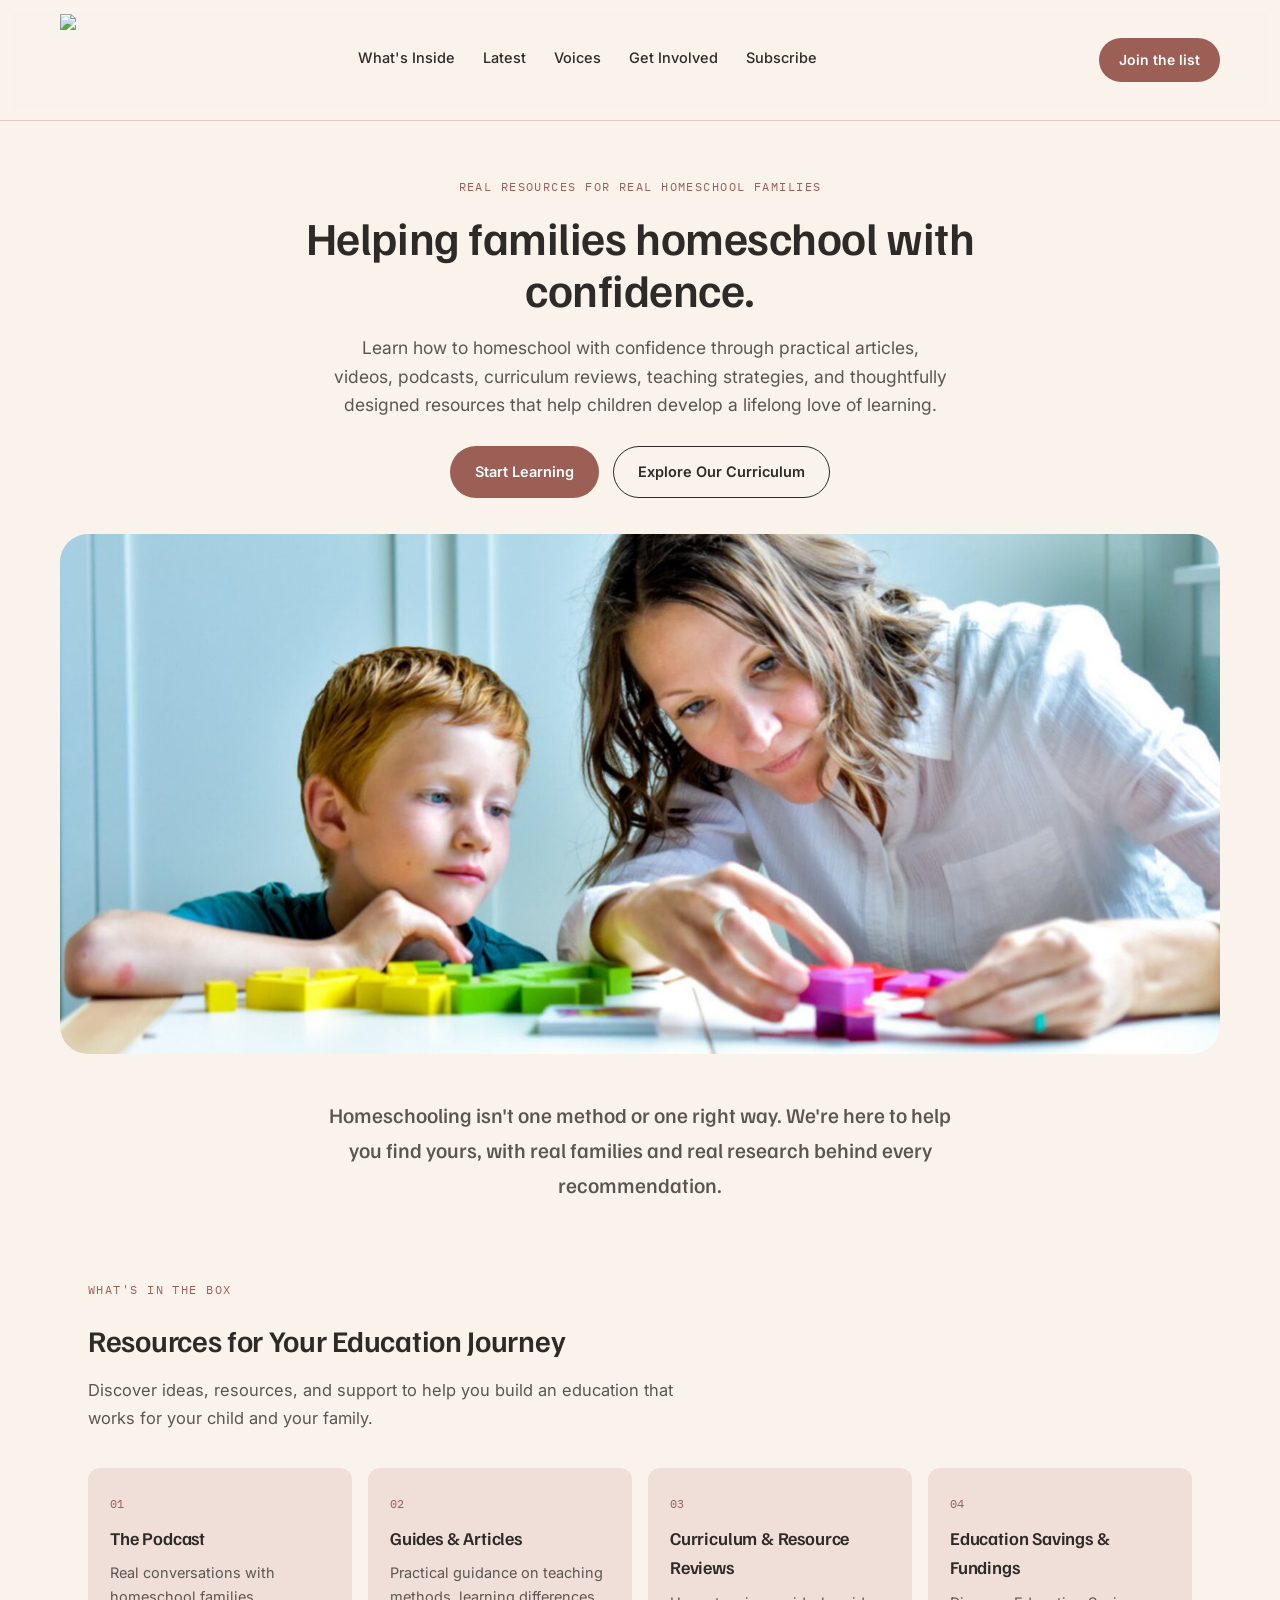
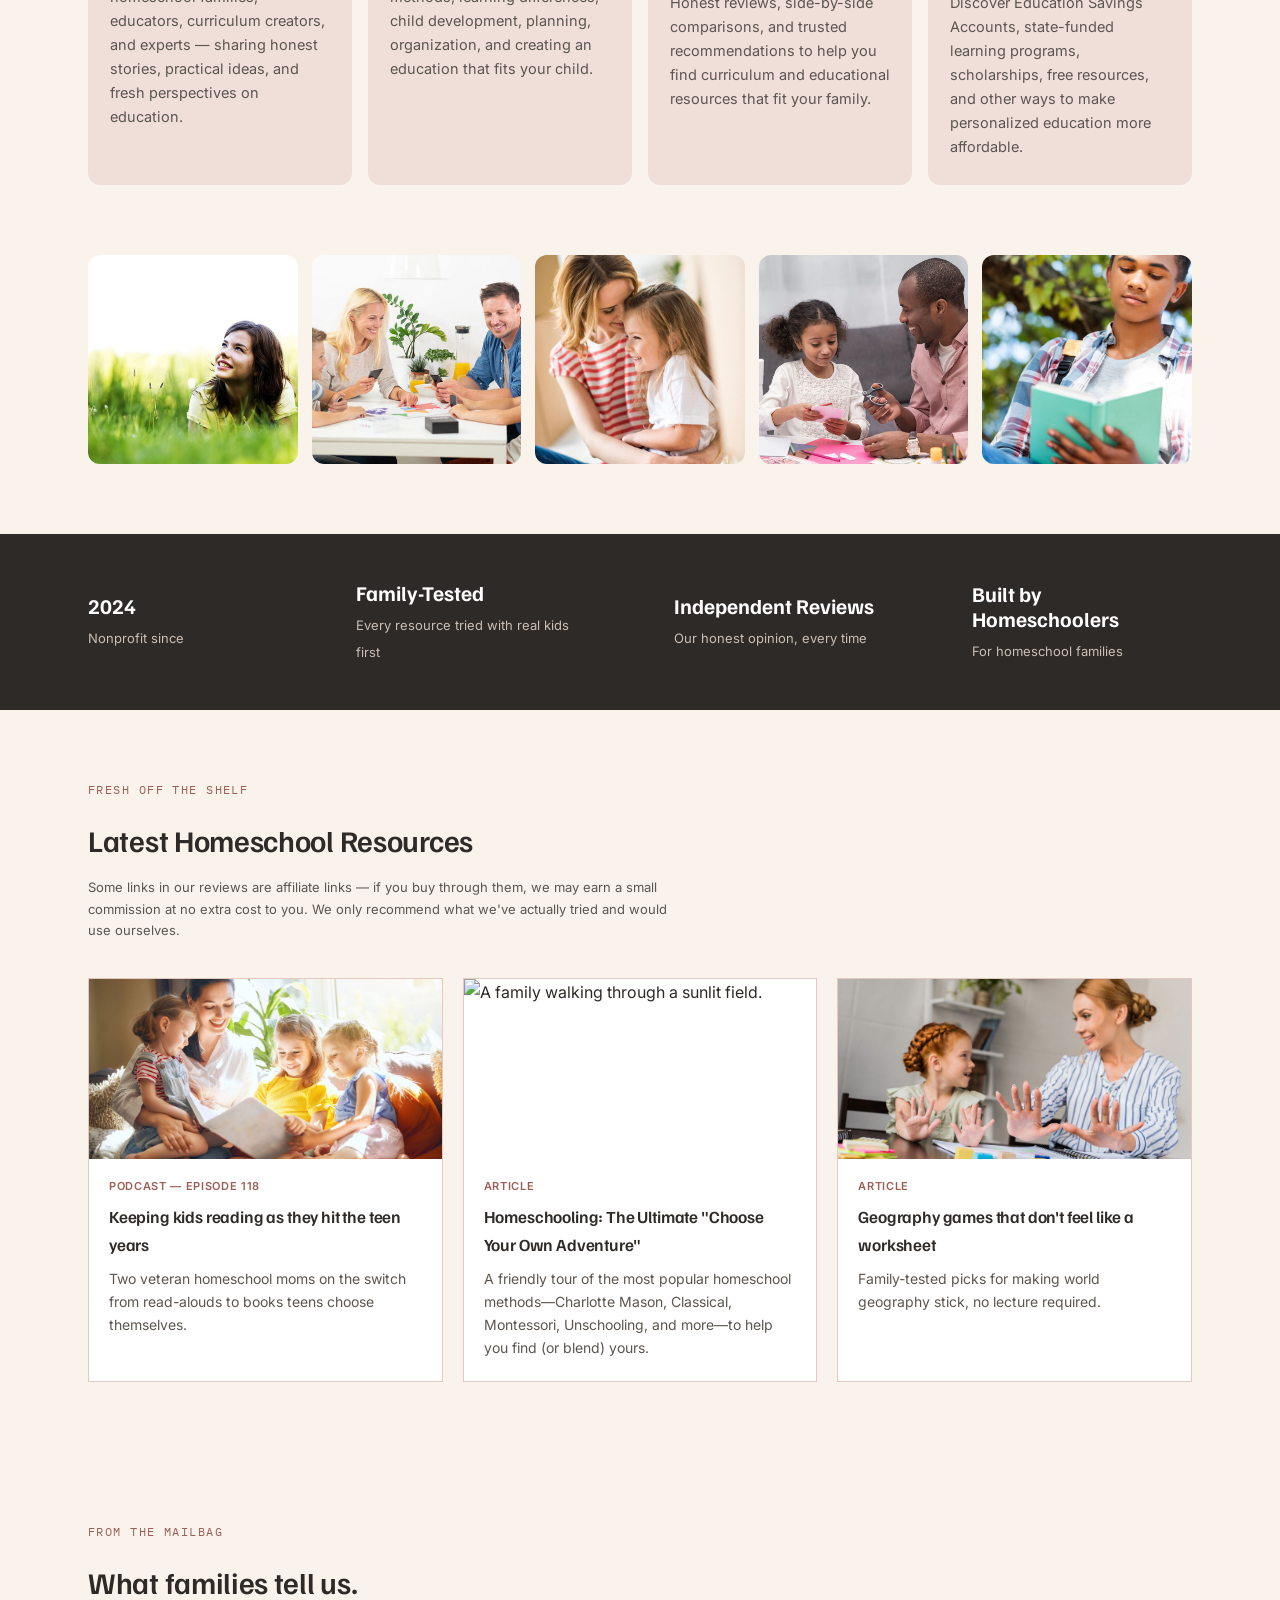
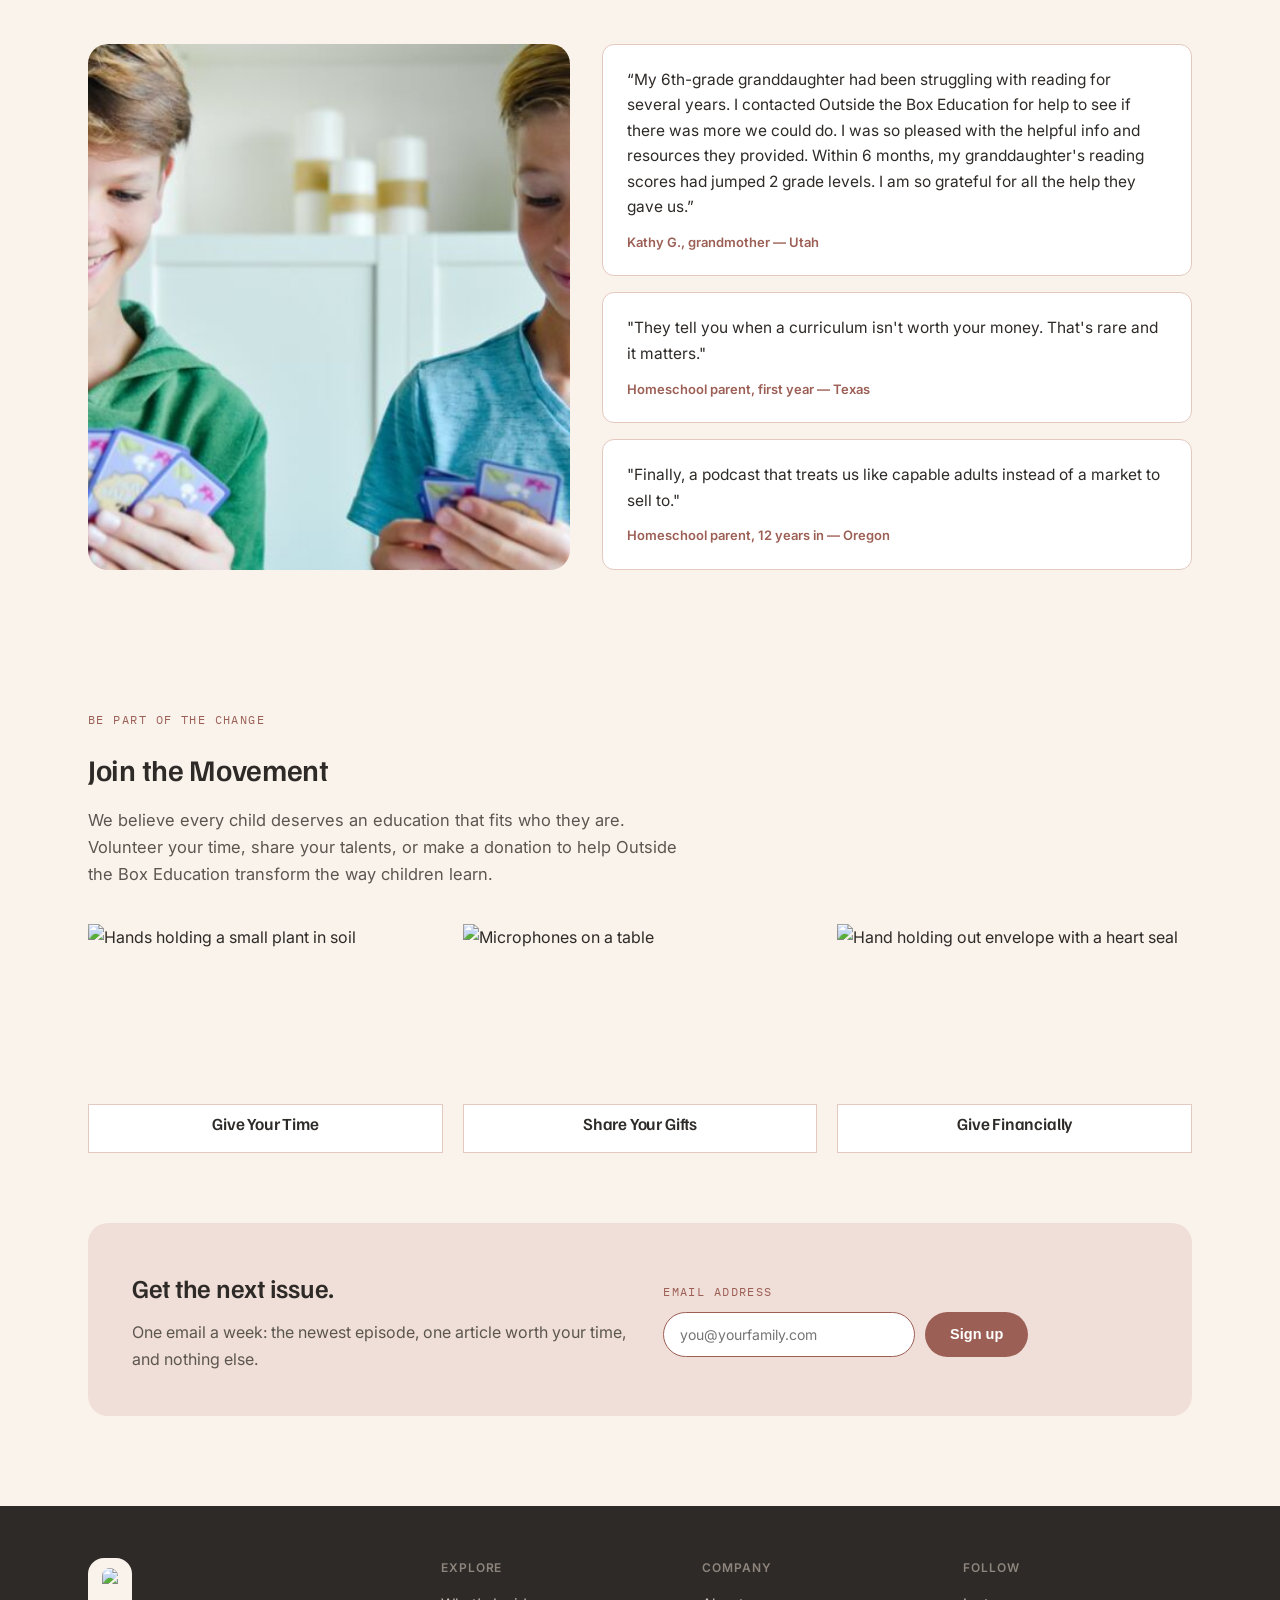
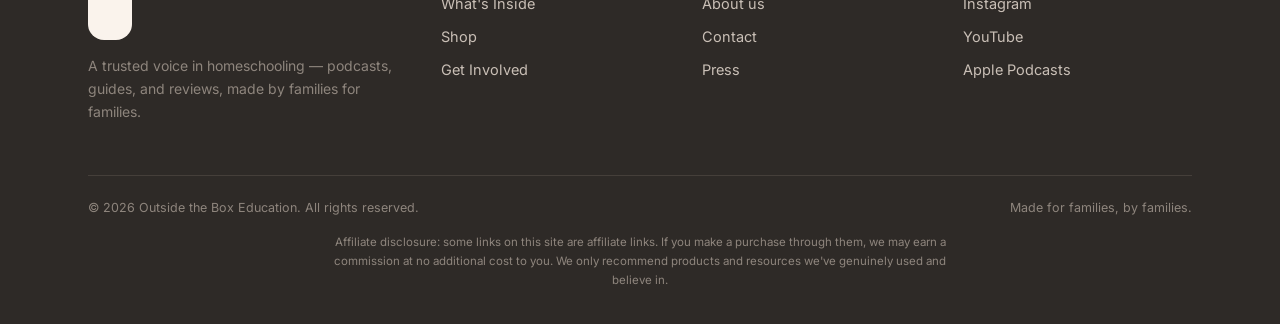
==== Web Current/index.html @ c4539e0a "Try to update new-failsafe" ====
<!DOCTYPE html>
<html lang="en">
<head>
<meta charset="UTF-8">
<meta name="viewport" content="width=device-width, initial-scale=1.0">
<title>Outside the Box Education — A Trusted Voice in Homeschooling</title>
<style>
@import url('https://fonts.googleapis.com/css2?family=Familjen+Grotesk:wght@500;600;700&family=Inter:wght@400;500;600&family=IBM+Plex+Mono:wght@500&display=swap');

:root{
  --cream:#FAF3EC;
  --cream-deep:#F3E9DE;
  --charcoal:#2E2A27;
  --charcoal-soft:#5C5650;
  --rose:#C98C82;
  --rose-deep:#9C5F55;
  --blush:#F0DFD8;
  --blush-line:#E3C9BF;
  --radius-lg:20px;
  --radius-md:12px;
}
*{box-sizing:border-box;}
html{scroll-behavior:smooth;}
body{
  margin:0;
  background:var(--cream);
  color:var(--charcoal);
  font-family:'Inter', sans-serif;
  line-height:1.65;
}
@media (prefers-reduced-motion: reduce){ *{animation-duration:0.001s !important; transition-duration:0.001s !important;} }
figure {margin:0;}
a{color:inherit;}
img{max-width:100%; display:block;}
.eyebrow{
  font-family:'IBM Plex Mono', monospace;
  font-size:12px; letter-spacing:.12em; text-transform:uppercase;
  color:var(--rose-deep);
}
.wrap{max-width:1160px; margin:0 auto; padding:0 28px;}
h1,h2,h3{
  font-family:'Familjen Grotesk', sans-serif;
  font-weight:600;
  color:var(--charcoal);
  margin:0;
  letter-spacing:-0.01em;
}
p{margin:0 0 1rem;}

.box-mark{
  width:26px; height:26px; border:2.2px solid currentColor; border-radius:5px; position:relative; flex:none;
}
.box-mark::after{
  content:""; position:absolute; left:50%; top:-7px; width:12px; height:2.2px; background:currentColor;
  transform:translateX(-50%) rotate(-14deg);
}

header:has(nav){
  position:sticky; top:0; z-index:50;
  background:rgba(250,243,236,0.92);
  backdrop-filter:blur(6px);
  border-bottom:1px solid var(--blush-line);
}
.nav{display:flex; align-items:center; justify-content:space-between; padding:10px 0;}
.brand{padding:4px 0;}
.brand{display:flex; align-items:center; gap:10px; text-decoration:none; color:var(--charcoal);}
.brand img{height:92px; width:auto; display:block;}
.brand-foot img{height:64px; width:auto; display:block; border-radius:10px;}
.nav-links{display:flex; gap:28px; font-size:14.5px; font-weight:500;}
.nav-links a{text-decoration:none; border-bottom:2px solid transparent; padding-bottom:3px;}
.nav-links a:hover{border-color:var(--rose);}
.nav-cta{
  font-size:14px; font-weight:600;
  background:var(--rose-deep); color:#fff; padding:10px 20px; border-radius:30px;
  text-decoration:none; white-space:nowrap;
}
.nav-cta:hover{background:#84463d;}
.menu-btn{display:none; background:none; border:1.5px solid var(--charcoal); border-radius:8px; padding:8px 10px; font-size:16px; color:var(--charcoal); cursor:pointer;}

.hero{padding:56px 0 0;}
.hero-content{text-align:center; max-width:700px; margin:0 auto 36px;}
.hero-content .eyebrow{display:block; margin-bottom:14px;}
.hero-content h1{font-size:46px; line-height:1.14; margin:0 0 18px;}
.hero-content .lede{font-size:17.5px; color:var(--charcoal-soft); max-width:56ch; margin:0 auto;}
.hero-ctas{display:flex; gap:14px; margin-top:26px; flex-wrap:wrap; justify-content:center;}
.btn{
  font-size:14.5px; font-weight:600;
  padding:13px 24px; border-radius:30px; text-decoration:none; display:inline-block;
  border:1.5px solid transparent;
}
.btn-solid{background:var(--rose-deep); color:#fff;}
.btn-solid:hover{background:#84463d;}
.btn-outline{background:transparent; color:var(--charcoal); border-color:var(--charcoal);}
.btn-outline:hover{background:rgba(46,42,39,0.06);}
.hero-photo{
  position:relative; border-radius:28px; overflow:hidden;
  min-height:420px;
}
.hero-photo img{width:100%; height:100%; object-fit:cover; display:block; max-height:520px;}

.mission{padding:44px 0 8px; text-align:center;}
.mission p{
  font-family:'Familjen Grotesk', sans-serif; font-weight:500; font-size:21px; color:var(--charcoal-soft);
  max-width:52ch; margin:0 auto;
}

.section{padding:70px 0;}
.section-head{max-width:60ch; margin-bottom:36px;}
.section-head h2{font-size:30px; margin:10px 0 12px;}
.section-head .lede{color:var(--charcoal-soft); font-size:16.5px;}

.pillars{display:grid; grid-template-columns:repeat(4,1fr); gap:16px;}
.pillar{background:var(--blush); border-radius:var(--radius-md); padding:26px 22px;}
.pillar .num{font-family:'IBM Plex Mono',monospace; font-size:12px; color:var(--rose-deep); margin-bottom:10px; display:block;}
.pillar h3{font-size:18px; margin-bottom:8px;}
.pillar p{font-size:14.5px; color:var(--charcoal-soft); margin-bottom:0;}

.moments{padding:0 0 70px;}
.moments-grid{display:grid; grid-template-columns:repeat(5,1fr); gap:14px;}
.moment{border-radius:var(--radius-md); overflow:hidden; aspect-ratio:1/1;}
.moment img{width:100%; height:100%; object-fit:cover; transition:transform .4s ease;}
.moment:hover img{transform:scale(1.05);}

.trust{background:var(--charcoal); color:var(--cream); padding:46px 0;}
.trust .wrap{display:flex; flex-wrap:wrap; gap:40px; justify-content:space-between; align-items:center;}
.trust-stat{min-width:170px; max-width:220px;}
.trust-stat .num{font-family:'Familjen Grotesk',sans-serif; font-weight:700; font-size:21px; line-height:1.2; display:block; margin-bottom:6px; color:#fff;}
.trust-stat .label{font-size:13px; color:#C9BFB6;}

.catalog{display:grid; grid-template-columns:repeat(3,1fr); gap:20px;}
.cat-card{background:#fff; border:1px solid var(--blush-line); overflow:hidden; display:flex; flex-direction:column;}
a.cat-card, a.one-card{text-decoration:none; transition:box-shadow .18s ease, transform .18s ease;}
a.cat-card:hover, a.one-card:hover{box-shadow:0 8px 22px rgba(46,42,39,0.08); transform:translateY(-2px);border-color:var(--rose);}
a.cat-card:hover h3, a.one-card:hover h3{color:var(--rose-deep);}
.cat-thumb{height:180px; overflow:hidden; position:relative;}
.cat-thumb img{width:100%; height:100%; object-fit:cover;}
.cat-body{padding:18px 20px 22px;}
.cat-tag{font-size:11px; font-weight:600; letter-spacing:.06em; text-transform:uppercase; color:var(--rose-deep); margin-bottom:8px; display:block;}
.cat-card h3{font-size:17px; margin-bottom:8px;}
.cat-card p{font-size:14px; color:var(--charcoal-soft); margin-bottom:0;}
#get-involved .cat-body{text-align:center;padding-top:5px;padding-bottom:5px;}

.testi-wrap{display:grid; grid-template-columns:0.9fr 1.1fr; gap:32px; align-items:center;}
.testi-photo{border-radius:var(--radius-lg); overflow:hidden; height:100%;}
.testi-photo img{width:100%; height:100%; object-fit:cover; min-height:320px;}
.testi-cards{display:flex; flex-direction:column; gap:16px;}
.testi-card{background:#fff; border:1px solid var(--blush-line); border-radius:var(--radius-md); padding:22px 24px;}
.testi-card p{font-size:15.5px; color:var(--charcoal); margin-bottom:12px;}
.testi-card .who{font-size:13px; font-weight:600; color:var(--rose-deep);}

.signup-card{background:var(--blush); border-radius:var(--radius-lg); padding:44px; display:grid; grid-template-columns:1fr auto; gap:32px; align-items:center;}
.signup-card h2{font-size:26px; margin-bottom:10px;}
.signup-card .lede{color:var(--charcoal-soft); margin-bottom:0;}
.signup{display:flex; gap:10px; flex-wrap:wrap;}
.signup input[type=email]{
  font-family:'Inter',sans-serif; font-size:14px;
  padding:13px 16px; border:1.5px solid var(--rose-deep); border-radius:30px; background:#fff; min-width:240px;
}
.signup input[type=email]:focus{outline:3px solid var(--rose); outline-offset:1px;}

footer{background:var(--charcoal); color:#C9BFB6; padding:52px 0 34px; margin-top:20px;}
.foot-grid{display:grid; grid-template-columns:1.4fr 1fr 1fr 1fr; gap:32px; margin-bottom:36px;}
footer h4{font-size:12px; letter-spacing:.08em; text-transform:uppercase; color:#8E857D; margin:0 0 14px; font-weight:600;}
footer ul{list-style:none; margin:0; padding:0;}
footer li{margin-bottom:9px; font-size:14.5px;}
footer a, .no-underline{text-decoration:none;}
footer a:hover{text-decoration:underline;}
.foot-bottom{border-top:1px solid #453F3A; padding-top:22px; display:flex; justify-content:space-between; flex-wrap:wrap; gap:12px; font-size:12.5px; color:#8E857D;}

@media (max-width:900px){
  .hero-content h1{font-size:34px;}
  .pillars{grid-template-columns:repeat(2,1fr);}
  .catalog{grid-template-columns:repeat(2,1fr);}
  .testi-wrap{grid-template-columns:1fr;}
  .testi-photo img{min-height:220px;}
  .foot-grid{grid-template-columns:1fr 1fr;}
  .signup-card{grid-template-columns:1fr;}
  .moments-grid{grid-template-columns:repeat(3,1fr);}
}
@media (max-width:640px){
  .nav-links{display:none;}
  .menu-btn{display:inline-block;}
  .hero-photo{min-height:280px;}
  .hero-content h1{font-size:28px;}
  .pillars{grid-template-columns:1fr;}
  .catalog{grid-template-columns:1fr;}
  .foot-grid{grid-template-columns:1fr 1fr;}
  .mission p{font-size:18px;}
  .moments-grid{grid-template-columns:repeat(2,1fr);}
}
:focus-visible{outline:3px solid var(--rose); outline-offset:2px;}
</style>
</head>
<body>

<header>
  <div class="wrap nav">
    <a href="#top" class="brand">
      <img src="https://i.postimg.cc/WzzbYM5Z/image1.png">
    </a>
    <nav class="nav-links">
      <a href="#pillars">What's Inside</a>
      <a href="#episodes">Latest</a>
      <a href="#voices">Voices</a>
      <a href="#get-involved">Get Involved</a>
      <a href="#subscribe">Subscribe</a>
    </nav>
    <a href="#subscribe" class="nav-cta">Join the list</a>
  </div>
</header>

<main id="top">
  <section class="hero wrap">
    <div class="hero-content">
      <span class="eyebrow">Real Resources for Real Homeschool Families</span>
      <h1>Helping families homeschool with confidence.</h1>
      <p class="lede">Learn how to homeschool with confidence through practical articles, videos, podcasts, curriculum reviews, teaching strategies, and thoughtfully designed resources that help children develop a lifelong love of learning.</p>
      <div class="hero-ctas">
        <a href="#episodes" class="btn btn-solid">Start Learning</a>
        <a href="#pillars" class="btn btn-outline">Explore Our Curriculum</a>
      </div>
    </div>
    <div class="hero-photo">
      <img src="[data-uri]" alt="A family sits together outdoors under a tree, playing guitar as the children look on.">
    </div>
  </section>

  <section class="mission wrap">
    <p>Homeschooling isn't one method or one right way. We're here to help you find yours, with real families and real research behind every recommendation.</p>
  </section>

  <section class="section" id="pillars">
    <div class="wrap">
      <div class="section-head">
        <p class="eyebrow">What's in the box</p>
        <h2>Resources for Your Education Journey</h2>
        <p class="lede">Discover ideas, resources, and support to help you build an education that works for your child and your family.</p>
      </div>
      <div class="pillars">
        <div class="pillar">
          <span class="num">01</span>
          <h3><a href="podcast-links.html" class="no-underline">The Podcast</a></h3>
          <p>Real conversations with homeschool families, educators, curriculum creators, and experts — sharing honest stories, practical ideas, and fresh perspectives on education.</p>
        </div>
        <div class="pillar">
          <span class="num">02</span>
          <h3>Guides &amp; Articles</h3>
          <p>Practical guidance on teaching methods, learning differences, child development, planning, organization, and creating an education that fits your child.</p>
        </div>
        <div class="pillar">
          <span class="num">03</span>
          <h3><a href="curriculum-and-resources.html" class="no-underline">Curriculum &amp; Resource Reviews</a></h3>
          <p>Honest reviews, side-by-side comparisons, and trusted recommendations to help you find curriculum and educational resources that fit your family.</p>
        </div>
        <div class="pillar">
          <span class="num">04</span>
          <h3><a href="education-funds.html" class="no-underline">Education Savings &amp; Fundings</a></h3>
          <p>Discover Education Savings Accounts, state-funded learning programs, scholarships, free resources, and other ways to make personalized education more affordable.</p>
        </div>
      </div>
    </div>
  </section>

  <section class="moments">
    <div class="wrap">
      <div class="moments-grid">
        <div class="moment"><img src="[data-uri]" alt="A mother reads a picture book with three young girls curled up beside her."></div>
        <div class="moment"><img src="[data-uri]" alt="A father and daughter cut colored paper together for a craft project."></div>
        <div class="moment"><img src="[data-uri]" alt="A family lies together on the floor, coloring and writing side by side."></div>
        <div class="moment"><img src="[data-uri]" alt="Two brothers smile while looking at a stack of card game cards."></div>
        <div class="moment"><img src="[data-uri]" alt="A teenager smiles at his desk, books and a laptop open in front of him."></div>
      </div>
    </div>
  </section>

  <section class="trust">
    <div class="wrap">
      <div class="trust-stat"><span class="num">2024</span><span class="label">Nonprofit since</span></div>
      <div class="trust-stat"><span class="num">Family-Tested</span><span class="label">Every resource tried with real kids first</span></div>
      <div class="trust-stat"><span class="num">Independent Reviews</span><span class="label">Our honest opinion, every time</span></div>
      <div class="trust-stat"><span class="num">Built by Homeschoolers</span><span class="label">For homeschool families</span></div>
    </div>
  </section>

  <section class="section" id="episodes">
    <div class="wrap">
      <div class="section-head">
        <p class="eyebrow">Fresh off the shelf</p>
        <h2>Latest Homeschool Resources</h2>
        <p style="font-size:13px; color:var(--charcoal-soft); margin-top:6px;">Some links in our reviews are affiliate links — if you buy through them, we may earn a small commission at no extra cost to you. We only recommend what we've actually tried and would use ourselves.</p>
      </div>
      <div class="catalog">
        <div class="cat-card">
          <div class="cat-thumb"><img src="[data-uri]" alt="A teenage boy reads a book outside, leaning against a tree."></div>
          <div class="cat-body">
            <span class="cat-tag">Podcast — Episode 118</span>
            <h3>Keeping kids reading as they hit the teen years</h3>
            <p>Two veteran homeschool moms on the switch from read-alouds to books teens choose themselves.</p>
          </div>
        </div>
        <a class="cat-card" href="choose-your-own-adventure.html">
        <div class="cat-thumb">
          <img src="https://i.postimg.cc/7hWP0xmG/shutterstock-2740214927-copy.jpg" alt="A family walking through a sunlit field.">
        </div>
          <div class="cat-body">
            <span class="cat-tag">Article</span>
            <h3>Homeschooling: The Ultimate "Choose Your Own Adventure"</h3>
            <p>A friendly tour of the most popular homeschool methods&mdash;Charlotte Mason, Classical, Montessori, Unschooling, and more&mdash;to help you find (or blend) yours.</p>
          </div>
        </a>
        <div class="cat-card">
          <div class="cat-thumb"><img src="[data-uri]" alt="A family sits at the table together playing a geography card game with a world map."></div>
          <div class="cat-body">
            <span class="cat-tag">Article</span>
            <h3>Geography games that don't feel like a worksheet</h3>
            <p>Family-tested picks for making world geography stick, no lecture required.</p>
          </div>
        </div>
      </div>
    </div>
  </section>

  <section class="section" id="voices">
    <div class="wrap">
      <div class="section-head">
        <p class="eyebrow">From the mailbag</p>
        <h2>What families tell us.</h2>
      </div>
      <div class="testi-wrap">
        <div class="testi-photo">
          <img src="[data-uri]" alt="A mother reads closely with her young son, heads bent together over a picture book.">
        </div>
        <div class="testi-cards">
          <div class="testi-card">
            <p>“My 6th-grade granddaughter had been struggling with reading for several years. I contacted Outside the Box Education for help to see if there was more we could do.  I was so pleased with the helpful info and resources they provided.  Within 6 months, my granddaughter's reading scores had jumped 2 grade levels.  I am so grateful for all the help they gave us.”</p>
            <div class="who">Kathy G., grandmother — Utah</div>
          </div>
          <div class="testi-card">
            <p>"They tell you when a curriculum isn't worth your money. That's rare and it matters."</p>
            <div class="who">Homeschool parent, first year — Texas</div>
          </div>
          <div class="testi-card">
            <p>"Finally, a podcast that treats us like capable adults instead of a market to sell to."</p>
            <div class="who">Homeschool parent, 12 years in — Oregon</div>
          </div>
        </div>
      </div>
    </div>
  </section>

  <section class="section" id="get-involved">
    <article class="wrap">
      <header class="section-head">
        <p class="eyebrow">Be part of the change </p>
        <h2>Join the Movement</h2>
        <p class="lede">We believe every child deserves an education that fits who they are. Volunteer your time, share your talents, or make a donation to help Outside the Box Education transform the way children learn.</p>
      </header>
      <section class="catalog">
        <a href="coming-soon.html" class="one-card">
        <article>
          <figure class="cat-thumb">
          <img src="https://i.postimg.cc/HsGzdggY/shutterstock-2469537023.jpg" alt="Hands holding a small plant in soil">
          </figure>
        <div class="cat-body cat-card">
          <h3>Give Your Time</h3>
        </div>
        </article>
        </a>
        <a href="coming-soon.html" class="one-card">
        <article>
          <figure class="cat-thumb">
          <img src="https://i.postimg.cc/gr9N79Y9/shutterstock-2578921169.jpg" alt="Microphones on a table">
          </figure>
        <div class="cat-card cat-body">
          <h3>Share Your Gifts</h3>
        </div>
        </article>
        </a>
        <a href="coming-soon.html" class="one-card">
        <article> 
          <figure class="cat-thumb">
          <img src="https://i.postimg.cc/rstKp35p/shutterstock-571888441.jpg" alt="Hand holding out envelope with a heart seal">
          </figure>
        <div class="cat-card cat-body">
          <h3>Give Financially</h3>
        </div>
        </article>
        </a>
        </section>
    </article>
    </section>

  <section class="section" id="subscribe" style="padding-top:0;">
    <div class="wrap">
      <div class="signup-card">
        <div>
          <h2>Get the next issue.</h2>
          <p class="lede">One email a week: the newest episode, one article worth your time, and nothing else.</p>
        </div>
        <form class="signup" onsubmit="return false;">
          <label for="email" class="eyebrow" style="width:100%; color:var(--rose-deep);">Email address</label>
          <input id="email" type="email" placeholder="you@yourfamily.com" required>
          <button type="submit" class="btn btn-solid">Sign up</button>
        </form>
      </div>
    </div>
  </section>
</main>

<footer>
  <div class="wrap">
    <div class="foot-grid">
      <div>
        <div class="brand-foot" style="background:var(--cream); display:inline-flex; padding:10px 14px 8px; border-radius:16px;">
        <img src="https://i.postimg.cc/WzzbYM5Z/image1.png">        </div>
        <p style="margin-top:14px; font-size:14px; color:#8E857D; max-width:34ch;">A trusted voice in homeschooling — podcasts, guides, and reviews, made by families for families.</p>
      </div>
      <div>
        <h4>Explore</h4>
        <ul>
          <li><a href="#pillars">What's Inside</a></li>
          <li><a href="coming-soon.html">Shop</a></li>
          <li><a href="#get-involved">Get Involved</a></li>
        </ul>
      </div>
      <div>
        <h4>Company</h4>
        <ul>
          <li><a href="coming-soon.html">About us</a></li>
          <li><a href="#">Contact</a></li>
          <li><a href="#">Press</a></li>
        </ul>
      </div>
      <div>
        <h4>Follow</h4>
        <ul>
          <li><a href="#">Instagram</a></li>
          <li><a href="#">YouTube</a></li>
          <li><a href="#">Apple Podcasts</a></li>
        </ul>
      </div>
    </div>
    <div class="foot-bottom">
      <span>© 2026 Outside the Box Education. All rights reserved.</span>
      <span>Made for families, by families.</span>
    </div>
    <div style="text-align:center; font-size:11.5px; color:#8E857D; margin-top:14px; max-width:640px; margin-left:auto; margin-right:auto;">
      Affiliate disclosure: some links on this site are affiliate links. If you make a purchase through them, we may earn a commission at no additional cost to you. We only recommend products and resources we've genuinely used and believe in.
    </div>
  </div>
</footer>

<script>
var form = document.querySelector('.signup');
if (form){
  form.addEventListener('submit', function(e){
    e.preventDefault();
    var btn = this.querySelector('button');
    btn.textContent = 'Subscribed';
  });
}
</script>

</body>
</html>
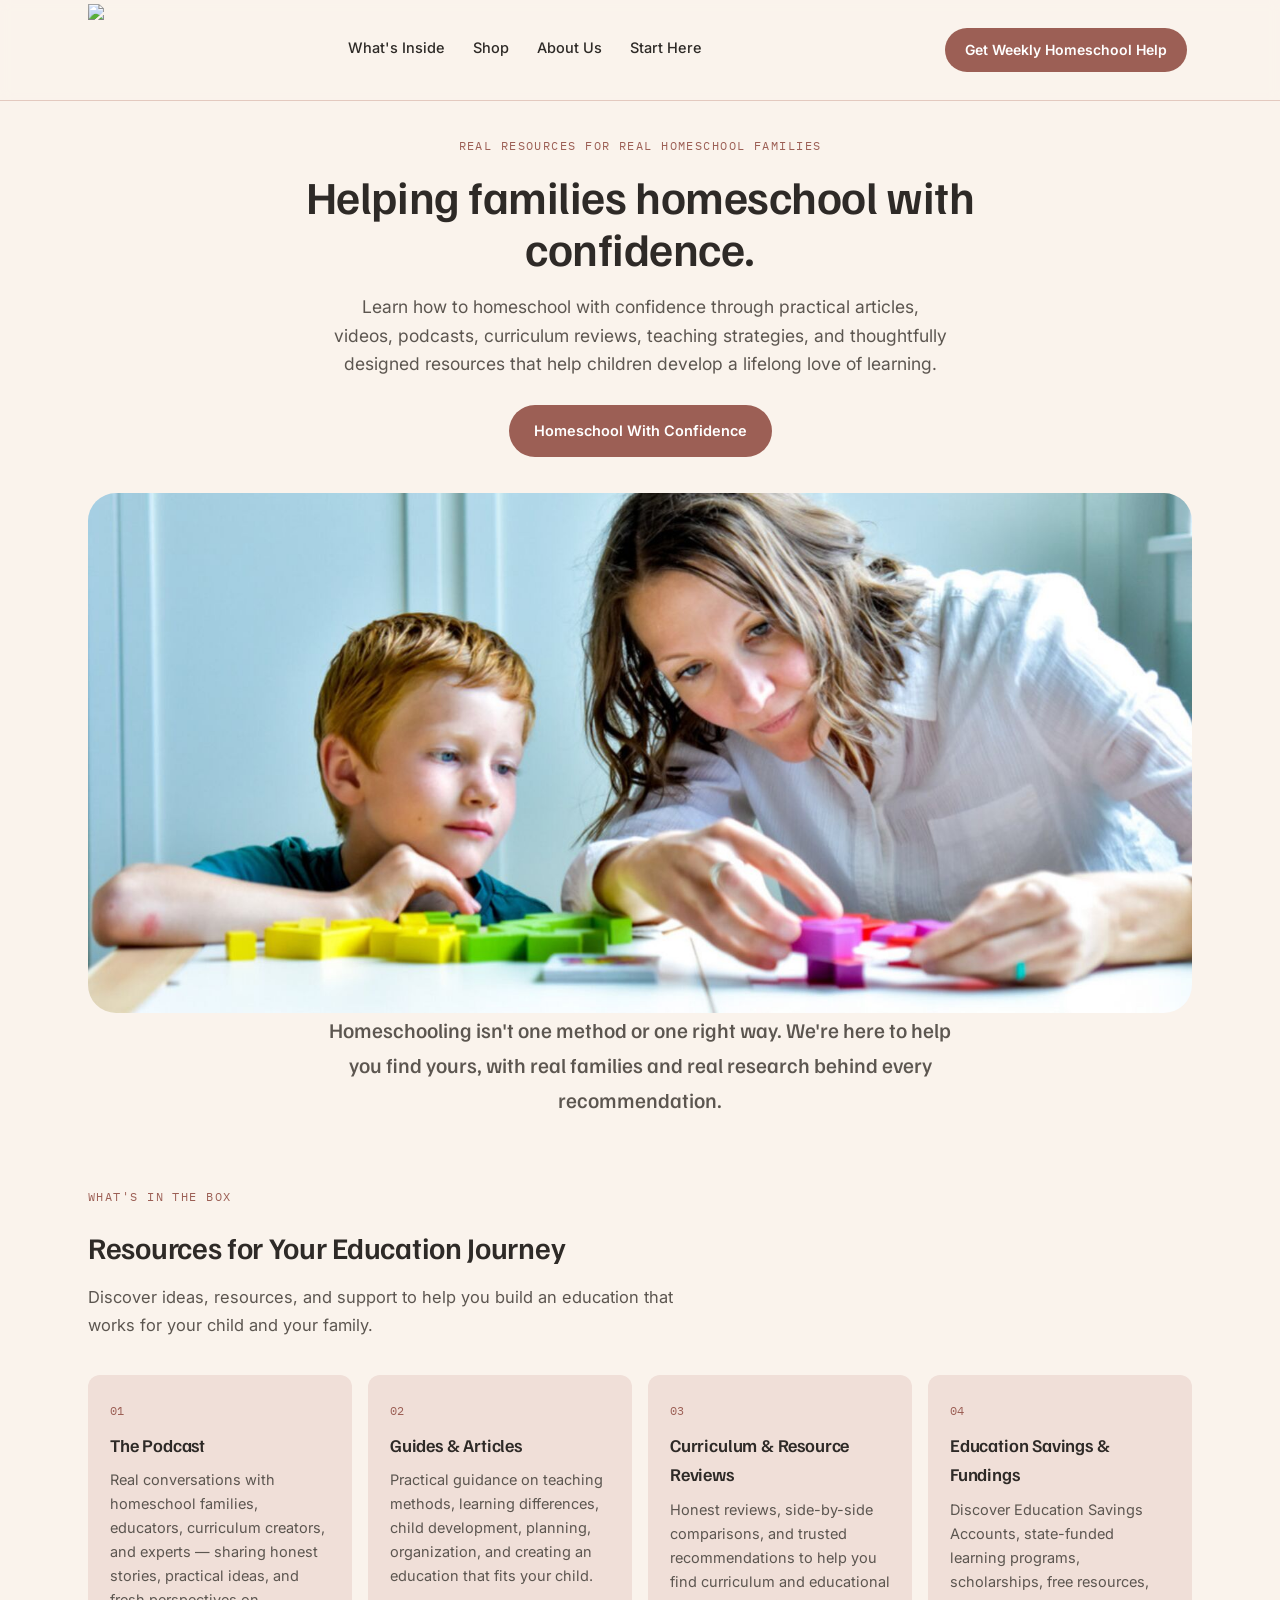
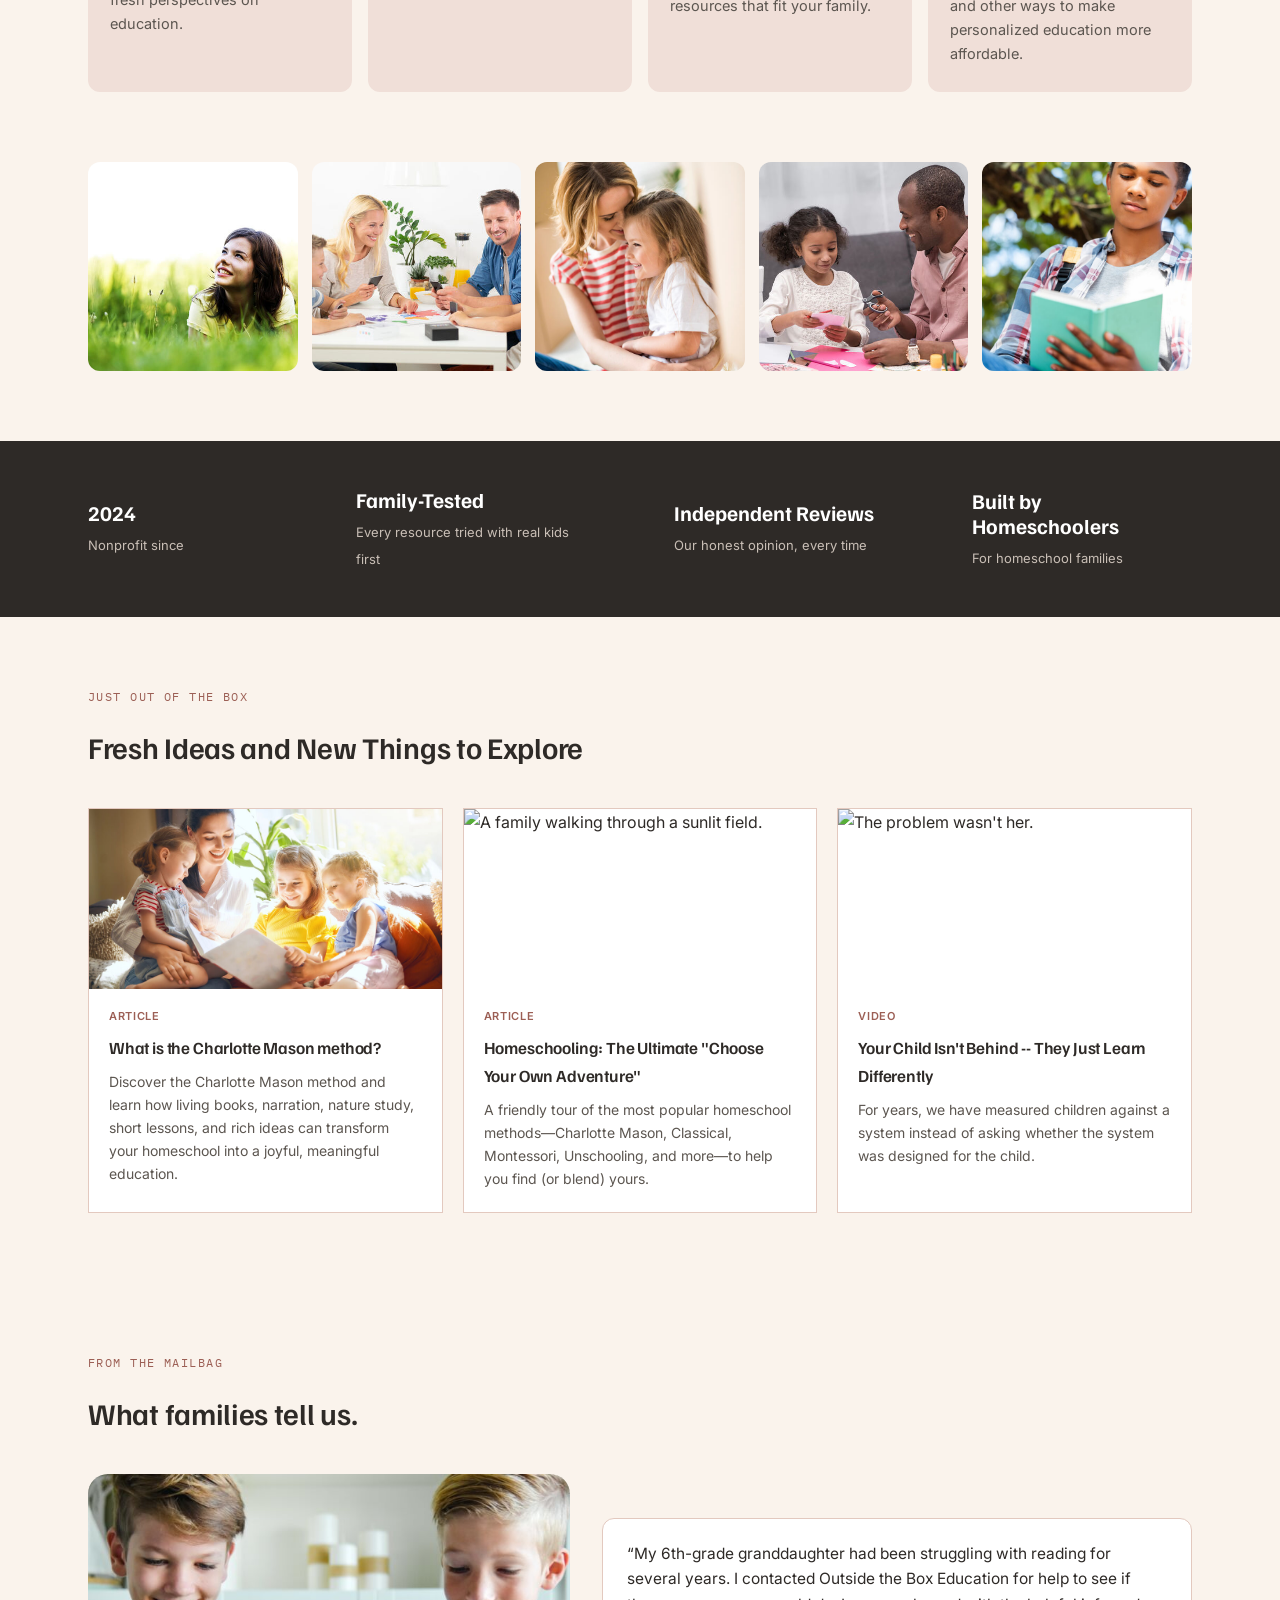
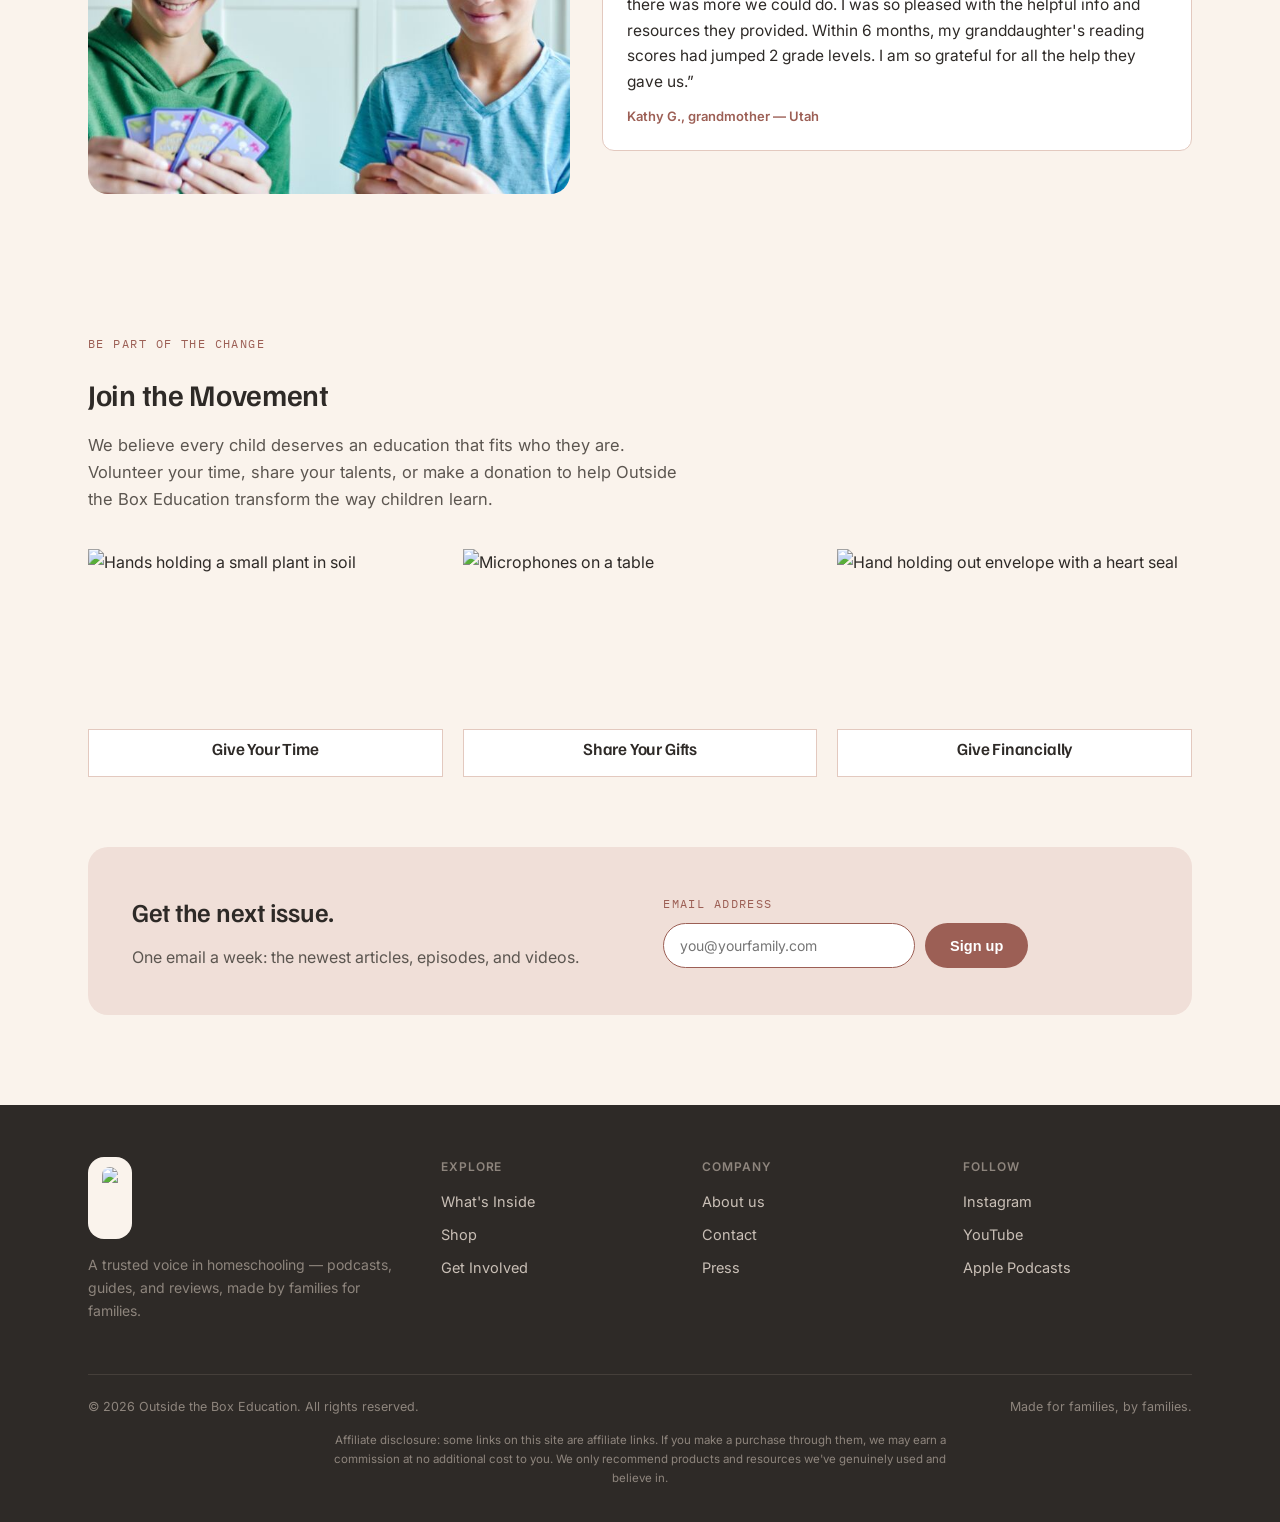
==== commit f3c08313: "Merge pull request #1 from themindfulheart/main Update new-failsafe to main" ====
--- a/Web Current/index.html
+++ b/Web Current/index.html
@@ -4,6 +4,7 @@
 <meta charset="UTF-8">
 <meta name="viewport" content="width=device-width, initial-scale=1.0">
 <title>Outside the Box Education — A Trusted Voice in Homeschooling</title>
+<link rel="stylesheet" href="global.css">
 <style>
 @import url('https://fonts.googleapis.com/css2?family=Familjen+Grotesk:wght@500;600;700&family=Inter:wght@400;500;600&family=IBM+Plex+Mono:wght@500&display=swap');
 
@@ -19,18 +20,7 @@
   --radius-lg:20px;
   --radius-md:12px;
 }
-*{box-sizing:border-box;}
-html{scroll-behavior:smooth;}
-body{
-  margin:0;
-  background:var(--cream);
-  color:var(--charcoal);
-  font-family:'Inter', sans-serif;
-  line-height:1.65;
-}
-@media (prefers-reduced-motion: reduce){ *{animation-duration:0.001s !important; transition-duration:0.001s !important;} }
-figure {margin:0;}
-a{color:inherit;}
+
 img{max-width:100%; display:block;}
 .eyebrow{
   font-family:'IBM Plex Mono', monospace;
@@ -55,31 +45,9 @@
   transform:translateX(-50%) rotate(-14deg);
 }
 
-header:has(nav){
-  position:sticky; top:0; z-index:50;
-  background:rgba(250,243,236,0.92);
-  backdrop-filter:blur(6px);
-  border-bottom:1px solid var(--blush-line);
-}
-.nav{display:flex; align-items:center; justify-content:space-between; padding:10px 0;}
-.brand{padding:4px 0;}
-.brand{display:flex; align-items:center; gap:10px; text-decoration:none; color:var(--charcoal);}
-.brand img{height:92px; width:auto; display:block;}
-.brand-foot img{height:64px; width:auto; display:block; border-radius:10px;}
-.nav-links{display:flex; gap:28px; font-size:14.5px; font-weight:500;}
-.nav-links a{text-decoration:none; border-bottom:2px solid transparent; padding-bottom:3px;}
-.nav-links a:hover{border-color:var(--rose);}
-.nav-cta{
-  font-size:14px; font-weight:600;
-  background:var(--rose-deep); color:#fff; padding:10px 20px; border-radius:30px;
-  text-decoration:none; white-space:nowrap;
-}
-.nav-cta:hover{background:#84463d;}
-.menu-btn{display:none; background:none; border:1.5px solid var(--charcoal); border-radius:8px; padding:8px 10px; font-size:16px; color:var(--charcoal); cursor:pointer;}
-
 .hero{padding:56px 0 0;}
 .hero-content{text-align:center; max-width:700px; margin:0 auto 36px;}
-.hero-content .eyebrow{display:block; margin-bottom:14px;}
+.hero-content .eyebrow{display:block; margin-bottom:14px; padding-top:35px;}
 .hero-content h1{font-size:46px; line-height:1.14; margin:0 0 18px;}
 .hero-content .lede{font-size:17.5px; color:var(--charcoal-soft); max-width:56ch; margin:0 auto;}
 .hero-ctas{display:flex; gap:14px; margin-top:26px; flex-wrap:wrap; justify-content:center;}
@@ -90,8 +58,6 @@
 }
 .btn-solid{background:var(--rose-deep); color:#fff;}
 .btn-solid:hover{background:#84463d;}
-.btn-outline{background:transparent; color:var(--charcoal); border-color:var(--charcoal);}
-.btn-outline:hover{background:rgba(46,42,39,0.06);}
 .hero-photo{
   position:relative; border-radius:28px; overflow:hidden;
   min-height:420px;
@@ -177,8 +143,10 @@
   .signup-card{grid-template-columns:1fr;}
   .moments-grid{grid-template-columns:repeat(3,1fr);}
 }
+@media (max-width:775px){
+  .nav-links{display:none;}
+}
 @media (max-width:640px){
-  .nav-links{display:none;}
   .menu-btn{display:inline-block;}
   .hero-photo{min-height:280px;}
   .hero-content h1{font-size:28px;}
@@ -193,21 +161,7 @@
 </head>
 <body>
 
-<header>
-  <div class="wrap nav">
-    <a href="#top" class="brand">
-      <img src="https://i.postimg.cc/WzzbYM5Z/image1.png">
-    </a>
-    <nav class="nav-links">
-      <a href="#pillars">What's Inside</a>
-      <a href="#episodes">Latest</a>
-      <a href="#voices">Voices</a>
-      <a href="#get-involved">Get Involved</a>
-      <a href="#subscribe">Subscribe</a>
-    </nav>
-    <a href="#subscribe" class="nav-cta">Join the list</a>
-  </div>
-</header>
+<div id="header-placeholder"></div>
 
 <main id="top">
   <section class="hero wrap">
@@ -216,8 +170,7 @@
       <h1>Helping families homeschool with confidence.</h1>
       <p class="lede">Learn how to homeschool with confidence through practical articles, videos, podcasts, curriculum reviews, teaching strategies, and thoughtfully designed resources that help children develop a lifelong love of learning.</p>
       <div class="hero-ctas">
-        <a href="#episodes" class="btn btn-solid">Start Learning</a>
-        <a href="#pillars" class="btn btn-outline">Explore Our Curriculum</a>
+        <a href="#episodes" class="btn btn-solid">Homeschool With Confidence</a>
       </div>
     </div>
     <div class="hero-photo">
@@ -285,19 +238,18 @@
   <section class="section" id="episodes">
     <div class="wrap">
       <div class="section-head">
-        <p class="eyebrow">Fresh off the shelf</p>
-        <h2>Latest Homeschool Resources</h2>
-        <p style="font-size:13px; color:var(--charcoal-soft); margin-top:6px;">Some links in our reviews are affiliate links — if you buy through them, we may earn a small commission at no extra cost to you. We only recommend what we've actually tried and would use ourselves.</p>
+        <p class="eyebrow">Just out of the box</p>
+        <h2>Fresh Ideas and New Things to Explore</h2>
       </div>
       <div class="catalog">
-        <div class="cat-card">
+        <a class="cat-card" href="charlotte-mason-method.html">
           <div class="cat-thumb"><img src="[data-uri]" alt="A teenage boy reads a book outside, leaning against a tree."></div>
           <div class="cat-body">
-            <span class="cat-tag">Podcast — Episode 118</span>
-            <h3>Keeping kids reading as they hit the teen years</h3>
-            <p>Two veteran homeschool moms on the switch from read-alouds to books teens choose themselves.</p>
-          </div>
-        </div>
+            <span class="cat-tag">Article</span>
+            <h3>What is the Charlotte Mason method?</h3>
+            <p>Discover the Charlotte Mason method and learn how living books, narration, nature study, short lessons, and rich ideas can transform your homeschool into a joyful, meaningful education.</p>
+          </div>
+        </a>
         <a class="cat-card" href="choose-your-own-adventure.html">
         <div class="cat-thumb">
           <img src="https://i.postimg.cc/7hWP0xmG/shutterstock-2740214927-copy.jpg" alt="A family walking through a sunlit field.">
@@ -308,14 +260,16 @@
             <p>A friendly tour of the most popular homeschool methods&mdash;Charlotte Mason, Classical, Montessori, Unschooling, and more&mdash;to help you find (or blend) yours.</p>
           </div>
         </a>
-        <div class="cat-card">
-          <div class="cat-thumb"><img src="[data-uri]" alt="A family sits at the table together playing a geography card game with a world map."></div>
-          <div class="cat-body">
-            <span class="cat-tag">Article</span>
-            <h3>Geography games that don't feel like a worksheet</h3>
-            <p>Family-tested picks for making world geography stick, no lecture required.</p>
-          </div>
-        </div>
+        <a class="cat-card" href="https://youtu.be/LIjJ0W7E8iE">
+          <div class="cat-thumb"><img src="https://user29486.na.imgto.link/public/20260905/the-problem-wasn-t-her-yt-thumbnail.avif" alt="The problem wasn't her.">
+          </div>
+            <div class="cat-body">
+              <span class="cat-tag">Video</span>
+              <h3>Your Child Isn't Behind -- They Just Learn Differently</h3>
+              <p>For years, we have measured children against a system instead of asking whether the system was designed for the child.</p>
+            </div>
+          </a>
+          </div>
       </div>
     </div>
   </section>
@@ -334,14 +288,6 @@
           <div class="testi-card">
             <p>“My 6th-grade granddaughter had been struggling with reading for several years. I contacted Outside the Box Education for help to see if there was more we could do.  I was so pleased with the helpful info and resources they provided.  Within 6 months, my granddaughter's reading scores had jumped 2 grade levels.  I am so grateful for all the help they gave us.”</p>
             <div class="who">Kathy G., grandmother — Utah</div>
-          </div>
-          <div class="testi-card">
-            <p>"They tell you when a curriculum isn't worth your money. That's rare and it matters."</p>
-            <div class="who">Homeschool parent, first year — Texas</div>
-          </div>
-          <div class="testi-card">
-            <p>"Finally, a podcast that treats us like capable adults instead of a market to sell to."</p>
-            <div class="who">Homeschool parent, 12 years in — Oregon</div>
           </div>
         </div>
       </div>
@@ -395,7 +341,7 @@
       <div class="signup-card">
         <div>
           <h2>Get the next issue.</h2>
-          <p class="lede">One email a week: the newest episode, one article worth your time, and nothing else.</p>
+          <p class="lede">One email a week: the newest articles, episodes, and videos.</p>
         </div>
         <form class="signup" onsubmit="return false;">
           <label for="email" class="eyebrow" style="width:100%; color:var(--rose-deep);">Email address</label>
@@ -407,48 +353,9 @@
   </section>
 </main>
 
-<footer>
-  <div class="wrap">
-    <div class="foot-grid">
-      <div>
-        <div class="brand-foot" style="background:var(--cream); display:inline-flex; padding:10px 14px 8px; border-radius:16px;">
-        <img src="https://i.postimg.cc/WzzbYM5Z/image1.png">        </div>
-        <p style="margin-top:14px; font-size:14px; color:#8E857D; max-width:34ch;">A trusted voice in homeschooling — podcasts, guides, and reviews, made by families for families.</p>
-      </div>
-      <div>
-        <h4>Explore</h4>
-        <ul>
-          <li><a href="#pillars">What's Inside</a></li>
-          <li><a href="coming-soon.html">Shop</a></li>
-          <li><a href="#get-involved">Get Involved</a></li>
-        </ul>
-      </div>
-      <div>
-        <h4>Company</h4>
-        <ul>
-          <li><a href="coming-soon.html">About us</a></li>
-          <li><a href="#">Contact</a></li>
-          <li><a href="#">Press</a></li>
-        </ul>
-      </div>
-      <div>
-        <h4>Follow</h4>
-        <ul>
-          <li><a href="#">Instagram</a></li>
-          <li><a href="#">YouTube</a></li>
-          <li><a href="#">Apple Podcasts</a></li>
-        </ul>
-      </div>
-    </div>
-    <div class="foot-bottom">
-      <span>© 2026 Outside the Box Education. All rights reserved.</span>
-      <span>Made for families, by families.</span>
-    </div>
-    <div style="text-align:center; font-size:11.5px; color:#8E857D; margin-top:14px; max-width:640px; margin-left:auto; margin-right:auto;">
-      Affiliate disclosure: some links on this site are affiliate links. If you make a purchase through them, we may earn a commission at no additional cost to you. We only recommend products and resources we've genuinely used and believe in.
-    </div>
-  </div>
-</footer>
+<div id="footer-placeholder"></div>
+
+<script src="script.js"></script>
 
 <script>
 var form = document.querySelector('.signup');
--- a/Web Current/global.css
+++ b/Web Current/global.css
@@ -0,0 +1,19 @@
+:root{
+  --cream:#FAF3EC;
+  --charcoal:#2E2A27;
+}
+*{box-sizing:border-box;}
+html{scroll-behavior:smooth;}
+body{
+  margin:0;
+  background:var(--cream);
+  color:var(--charcoal);
+  font-family:'Inter', sans-serif;
+  line-height:1.65;
+}
+@media (prefers-reduced-motion: reduce){ *{animation-duration:0.001s !important; transition-duration:0.001s !important;} }
+figure {margin:0;}
+a{color:inherit;}
+#header-placeholder{
+    position:sticky; top:0; z-index:50;
+}
